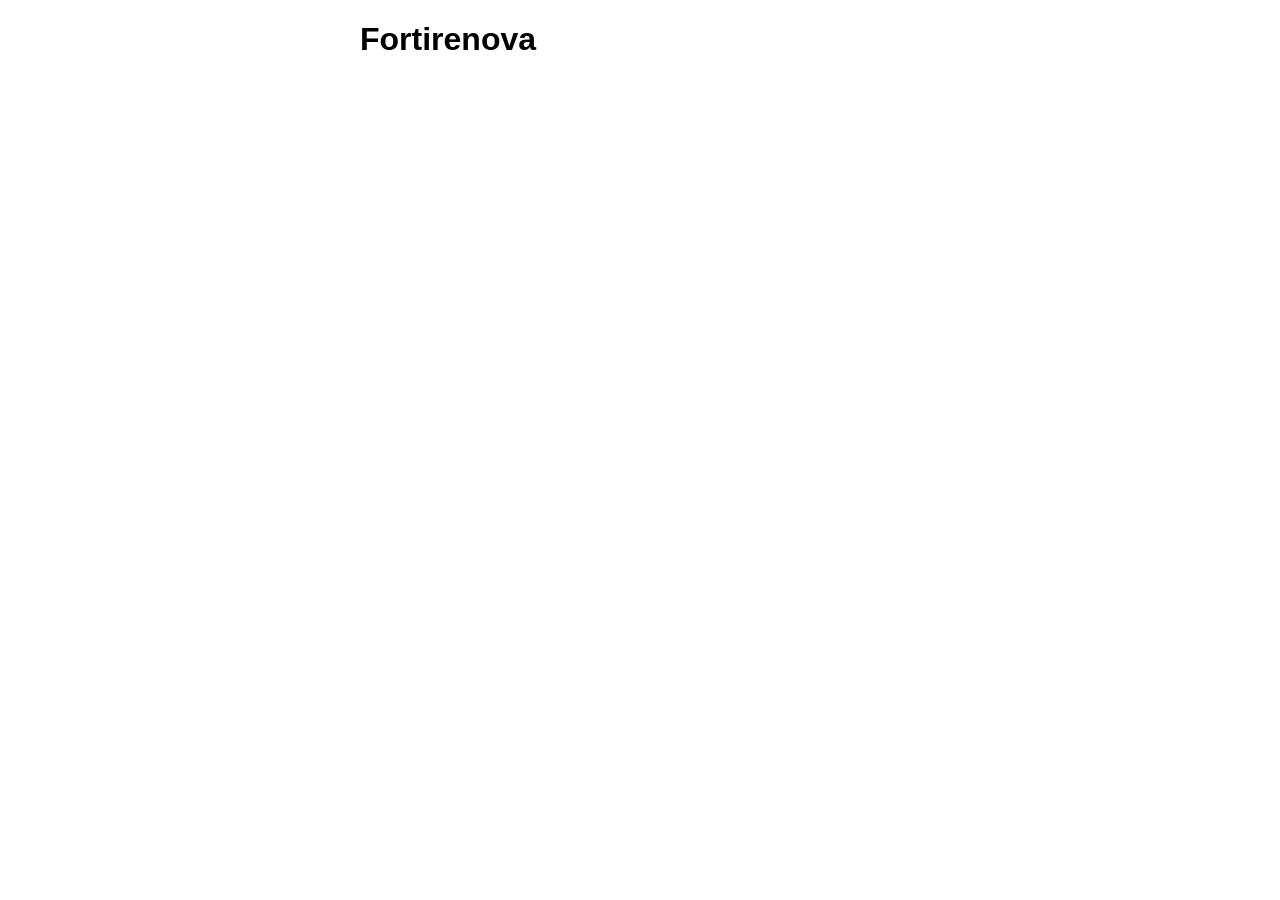
==== html/index.html @ ef2cd987 "Adding basic html" ====
<!DOCTYPE html>
<html>
	<head>
		<title>Fortirenova</title>
		<style>
		    body {
			width: 35em;
			margin: 0 auto;
			font-family: Tahoma, Verdana, Arial, sans-serif;
		    }
		</style>
	</head>
	<body>
		<h1>Fortirenova</h1>
	</body>
</html>
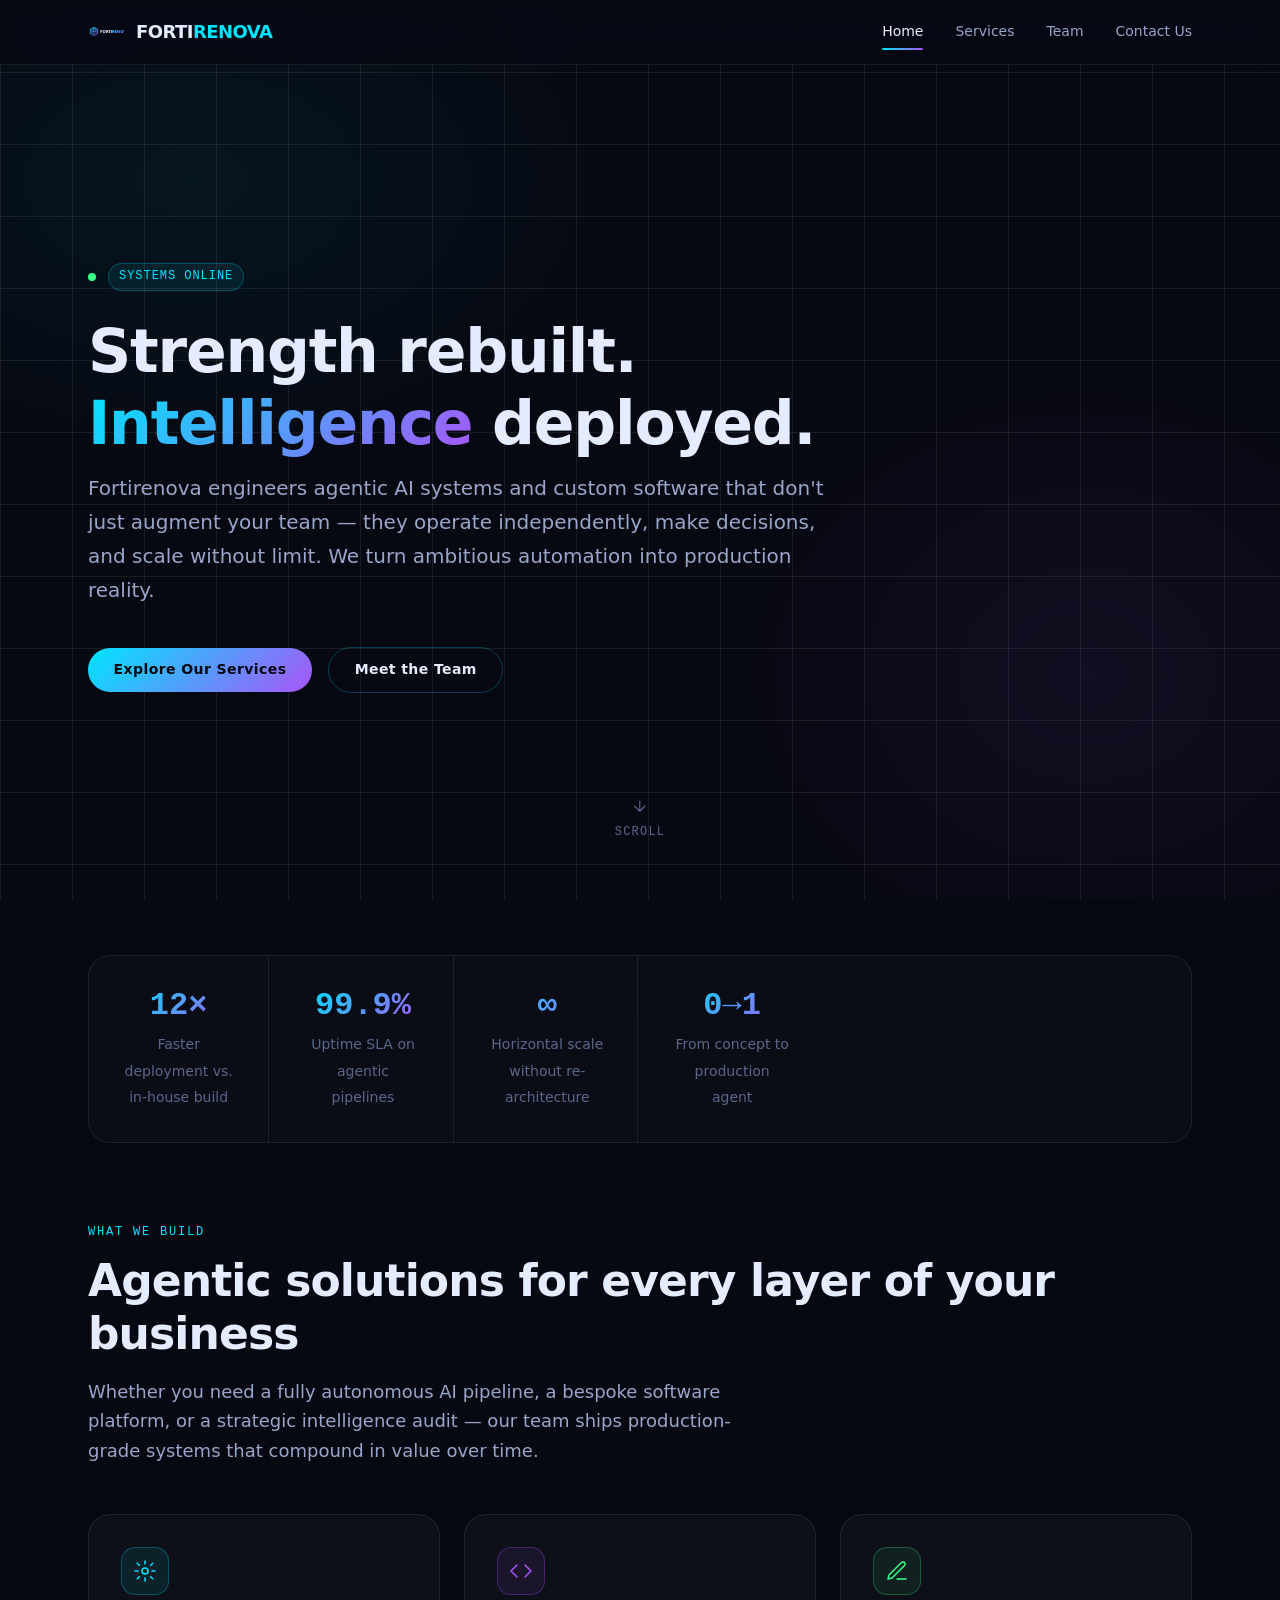
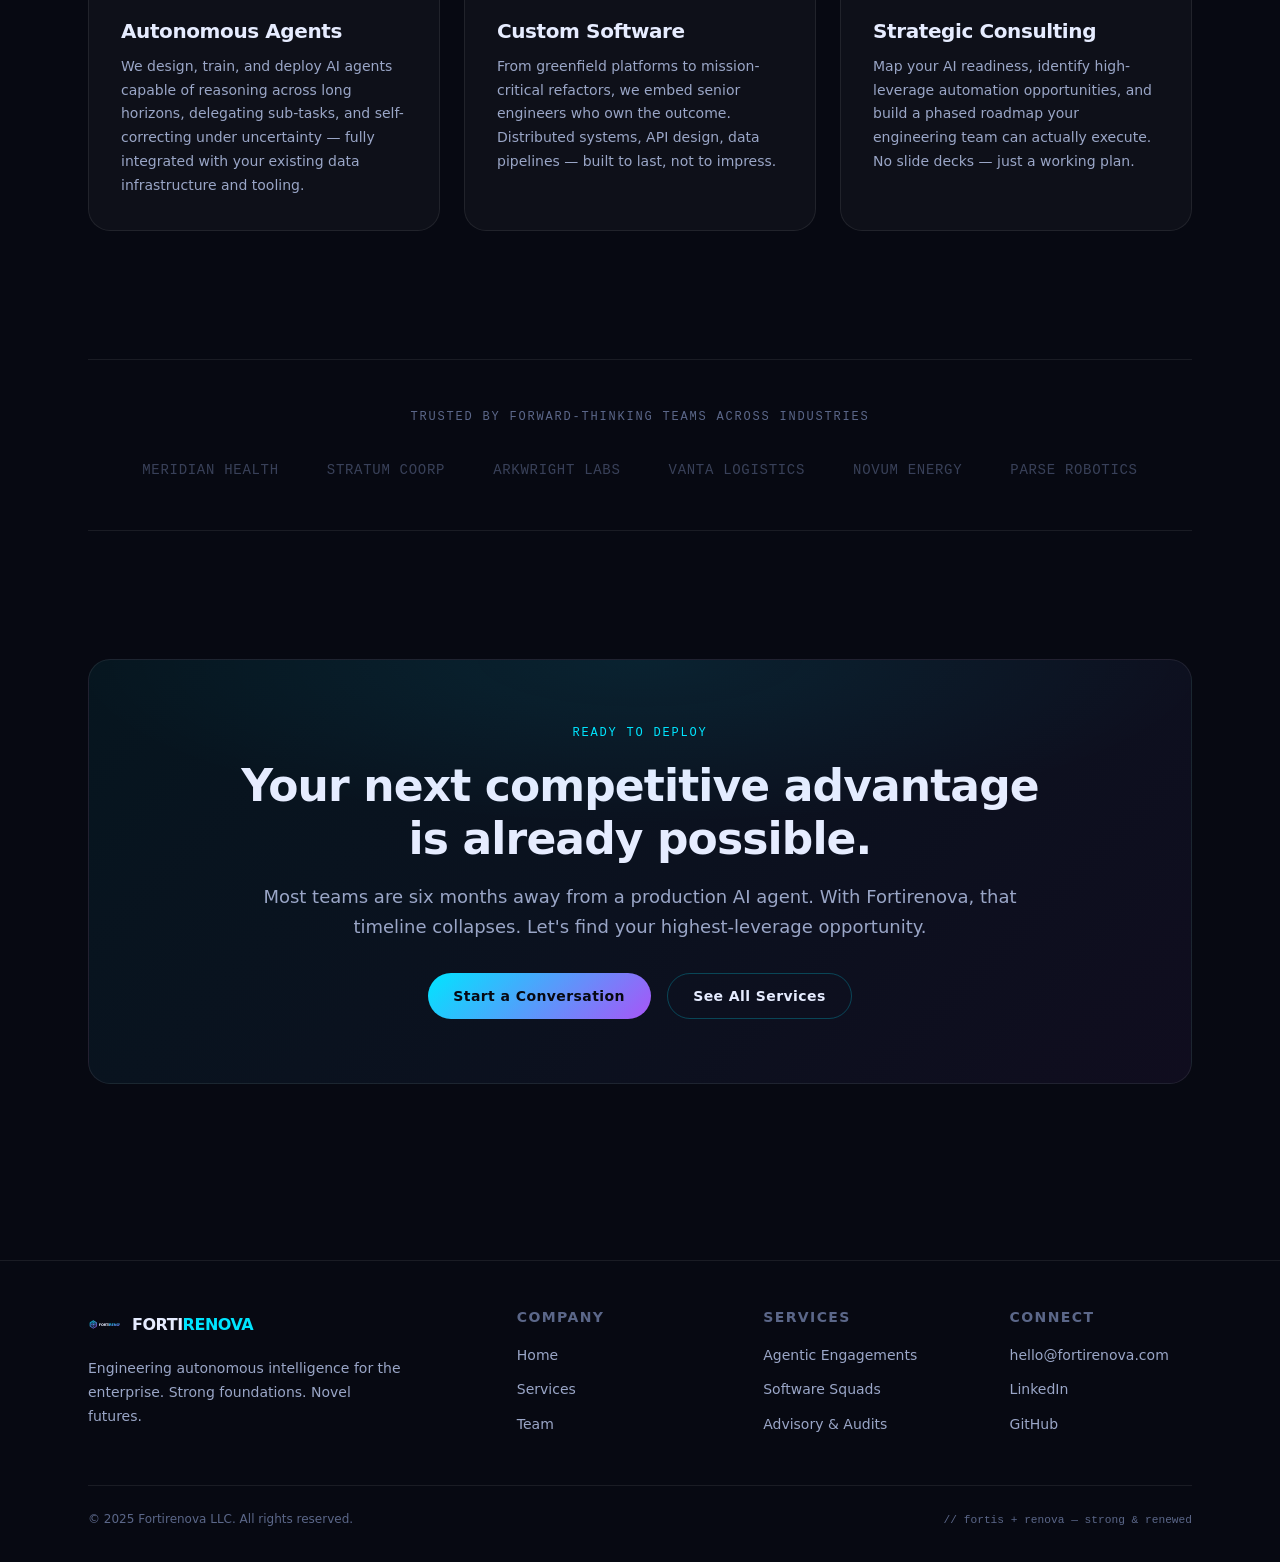
==== commit 625d07b3: "Adding test site" ====
--- a/html/index.html
+++ b/html/index.html
@@ -1,17 +1,227 @@
 <!DOCTYPE html>
-<html>
-	<head>
-		<title>Fortirenova</title>
-		<style>
-		    body {
-			width: 35em;
-			margin: 0 auto;
-			font-family: Tahoma, Verdana, Arial, sans-serif;
-		    }
-		</style>
-	</head>
-	<body>
-		<h1>Fortirenova</h1>
-	</body>
+<html lang="en">
+<head>
+  <meta charset="UTF-8">
+  <meta name="viewport" content="width=device-width, initial-scale=1.0">
+  <meta name="description" content="Fortirenova — Agentic AI solutions and custom software for forward-thinking enterprises. We build autonomous intelligent systems that work.">
+  <title>Fortirenova — Strength Rebuilt. Intelligence Deployed.</title>
+  <link rel="stylesheet" href="assets/css/tokens.css">
+  <link rel="stylesheet" href="assets/css/base.css">
+  <link rel="stylesheet" href="assets/css/layout.css">
+  <link rel="stylesheet" href="assets/css/pages.css">
+  <link rel="icon" type="image/svg+xml" href="assets/img/logo.svg">
+</head>
+<body>
+
+<!-- ── Navigation ──────────────────────────────────────── -->
+<header class="site-header">
+  <div class="container nav-inner">
+    <a href="index.html" class="nav-logo" aria-label="Fortirenova home">
+      <img src="assets/img/logo.svg" alt="" class="nav-logo-mark" width="36" height="36">
+      <span class="nav-logo-name">FORTI<span>RENOVA</span></span>
+    </a>
+    <nav class="nav-links" aria-label="Primary navigation">
+      <a href="index.html" aria-current="page">Home</a>
+      <a href="services.html">Services</a>
+      <a href="team.html">Team</a>
+      <a href="mailto:hello@fortirenova.com">Contact Us</a>
+    </nav>
+    <button class="nav-hamburger" id="nav-toggle" aria-expanded="false" aria-controls="nav-mobile" aria-label="Toggle navigation">
+      <span></span><span></span><span></span>
+    </button>
+  </div>
+  <nav class="nav-mobile" id="nav-mobile" aria-label="Mobile navigation">
+    <a href="index.html" aria-current="page">Home</a>
+    <a href="services.html">Services</a>
+    <a href="team.html">Team</a>
+    <a href="mailto:hello@fortirenova.com">Contact Us</a>
+  </nav>
+</header>
+
+<!-- ── Hero ────────────────────────────────────────────── -->
+<main>
+<section class="hero container">
+  <div class="hero-eyebrow">
+    <span class="status-dot" aria-hidden="true"></span>
+    <span class="tag">Systems Online</span>
+  </div>
+  <h1>
+    Strength rebuilt.<br>
+    <span class="hero-cycle" aria-label="Intelligence deployed">
+      <span class="hero-cycle-words" aria-hidden="true">
+        <span>Intelligence</span>
+        <span>Autonomy</span>
+        <span>Velocity</span>
+      </span>
+    </span>
+    deployed.
+  </h1>
+  <p class="hero-sub">
+    Fortirenova engineers agentic AI systems and custom software that don't just augment your team —
+    they operate independently, make decisions, and scale without limit. We turn ambitious automation
+    into production reality.
+  </p>
+  <div class="hero-actions">
+    <a href="services.html" class="btn btn-primary">Explore Our Services</a>
+    <a href="team.html" class="btn btn-ghost">Meet the Team</a>
+  </div>
+  <div class="hero-scroll" aria-hidden="true">
+    <svg viewBox="0 0 24 24" fill="none" stroke="currentColor" stroke-width="1.5" stroke-linecap="round" stroke-linejoin="round">
+      <path d="M12 5v14M5 12l7 7 7-7"/>
+    </svg>
+    <span>Scroll</span>
+  </div>
+</section>
+
+<!-- ── Stats ────────────────────────────────────────────── -->
+<section class="section container">
+  <div class="stats-strip">
+    <div class="stat-item">
+      <span class="stat-value">12×</span>
+      <span class="stat-label">Faster deployment vs. in-house build</span>
+    </div>
+    <div class="stat-item">
+      <span class="stat-value">99.9%</span>
+      <span class="stat-label">Uptime SLA on agentic pipelines</span>
+    </div>
+    <div class="stat-item">
+      <span class="stat-value">∞</span>
+      <span class="stat-label">Horizontal scale without re-architecture</span>
+    </div>
+    <div class="stat-item">
+      <span class="stat-value">0→1</span>
+      <span class="stat-label">From concept to production agent</span>
+    </div>
+  </div>
+</section>
+
+<!-- ── Value props ──────────────────────────────────────── -->
+<section class="section container">
+  <span class="section-label">What We Build</span>
+  <h2 class="section-title">Agentic solutions for every layer of your business</h2>
+  <p class="section-sub">
+    Whether you need a fully autonomous AI pipeline, a bespoke software platform, or a strategic
+    intelligence audit — our team ships production-grade systems that compound in value over time.
+  </p>
+
+  <div class="props-grid">
+    <div class="prop-card">
+      <div class="prop-icon">
+        <svg viewBox="0 0 24 24" fill="none" stroke="currentColor" stroke-width="1.5" stroke-linecap="round" stroke-linejoin="round">
+          <circle cx="12" cy="12" r="3"/><path d="M12 2v3M12 19v3M4.22 4.22l2.12 2.12M17.66 17.66l2.12 2.12M2 12h3M19 12h3M4.22 19.78l2.12-2.12M17.66 6.34l2.12-2.12"/>
+        </svg>
+      </div>
+      <h3>Autonomous Agents</h3>
+      <p>
+        We design, train, and deploy AI agents capable of reasoning across long horizons, delegating
+        sub-tasks, and self-correcting under uncertainty — fully integrated with your existing data
+        infrastructure and tooling.
+      </p>
+    </div>
+
+    <div class="prop-card">
+      <div class="prop-icon" style="background:rgb(168 85 247 / 0.08);border-color:rgb(168 85 247 / 0.3);">
+        <svg viewBox="0 0 24 24" fill="none" stroke="var(--accent-violet)" stroke-width="1.5" stroke-linecap="round" stroke-linejoin="round">
+          <polyline points="16 18 22 12 16 6"/><polyline points="8 6 2 12 8 18"/>
+        </svg>
+      </div>
+      <h3>Custom Software</h3>
+      <p>
+        From greenfield platforms to mission-critical refactors, we embed senior engineers who
+        own the outcome. Distributed systems, API design, data pipelines — built to last, not to impress.
+      </p>
+    </div>
+
+    <div class="prop-card">
+      <div class="prop-icon" style="background:rgb(57 255 136 / 0.07);border-color:rgb(57 255 136 / 0.25);">
+        <svg viewBox="0 0 24 24" fill="none" stroke="var(--accent-green)" stroke-width="1.5" stroke-linecap="round" stroke-linejoin="round">
+          <path d="M12 20h9"/><path d="M16.5 3.5a2.121 2.121 0 013 3L7 19l-4 1 1-4 12.5-12.5z"/>
+        </svg>
+      </div>
+      <h3>Strategic Consulting</h3>
+      <p>
+        Map your AI readiness, identify high-leverage automation opportunities, and build a phased
+        roadmap your engineering team can actually execute. No slide decks — just a working plan.
+      </p>
+    </div>
+  </div>
+</section>
+
+<!-- ── Trust strip ──────────────────────────────────────── -->
+<section class="container">
+  <div class="trust-strip">
+    <p>Trusted by forward-thinking teams across industries</p>
+    <div class="trust-logos" aria-hidden="true">
+      <span>MERIDIAN HEALTH</span>
+      <span>STRATUM COORP</span>
+      <span>ARKWRIGHT LABS</span>
+      <span>VANTA LOGISTICS</span>
+      <span>NOVUM ENERGY</span>
+      <span>PARSE ROBOTICS</span>
+    </div>
+  </div>
+</section>
+
+<!-- ── CTA ──────────────────────────────────────────────── -->
+<section class="section container">
+  <div class="cta-banner">
+    <span class="section-label" style="display:block;margin-bottom:var(--space-4);">Ready to Deploy</span>
+    <h2>Your next competitive advantage<br>is already possible.</h2>
+    <p>
+      Most teams are six months away from a production AI agent. With Fortirenova,
+      that timeline collapses. Let's find your highest-leverage opportunity.
+    </p>
+    <div style="display:flex;gap:1rem;justify-content:center;flex-wrap:wrap;">
+      <a href="mailto:hello@fortirenova.com" class="btn btn-primary">Start a Conversation</a>
+      <a href="services.html" class="btn btn-ghost">See All Services</a>
+    </div>
+  </div>
+</section>
+</main>
+
+<!-- ── Footer ───────────────────────────────────────────── -->
+<footer class="site-footer">
+  <div class="container">
+    <div class="footer-inner">
+      <div class="footer-brand">
+        <a href="index.html" class="nav-logo" aria-label="Fortirenova home">
+          <img src="assets/img/logo.svg" alt="" width="32" height="32">
+          <span class="nav-logo-name" style="font-size:1rem;">FORTI<span>RENOVA</span></span>
+        </a>
+        <p>Engineering autonomous intelligence for the enterprise. Strong foundations. Novel futures.</p>
+      </div>
+      <div class="footer-col">
+        <h4>Company</h4>
+        <ul>
+          <li><a href="index.html">Home</a></li>
+          <li><a href="services.html">Services</a></li>
+          <li><a href="team.html">Team</a></li>
+        </ul>
+      </div>
+      <div class="footer-col">
+        <h4>Services</h4>
+        <ul>
+          <li><a href="services.html#agents">Agentic Engagements</a></li>
+          <li><a href="services.html#software">Software Squads</a></li>
+          <li><a href="services.html#advisory">Advisory &amp; Audits</a></li>
+        </ul>
+      </div>
+      <div class="footer-col">
+        <h4>Connect</h4>
+        <ul>
+          <li><a href="mailto:hello@fortirenova.com">hello@fortirenova.com</a></li>
+          <li><a href="#" aria-label="LinkedIn">LinkedIn</a></li>
+          <li><a href="#" aria-label="GitHub">GitHub</a></li>
+        </ul>
+      </div>
+    </div>
+    <div class="footer-bottom">
+      <p>&copy; 2025 Fortirenova LLC. All rights reserved.</p>
+      <p class="mono" style="font-size:0.7rem;color:var(--fg-2);">// fortis + renova — strong &amp; renewed</p>
+    </div>
+  </div>
+</footer>
+
+<script src="assets/js/nav.js"></script>
+</body>
 </html>
-
--- a/html/assets/css/tokens.css
+++ b/html/assets/css/tokens.css
@@ -0,0 +1,69 @@
+:root {
+  /* backgrounds */
+  --bg-0: #070912;
+  --bg-1: #0d1322;
+  --bg-2: #141c33;
+  --bg-3: #1a2340;
+
+  /* foregrounds */
+  --fg-0: #e6ecff;
+  --fg-1: #9aa6c7;
+  --fg-2: #5b6789;
+
+  /* accents */
+  --accent-cyan: #00e5ff;
+  --accent-violet: #a855f7;
+  --accent-green: #39ff88;
+  --accent-glow: rgb(0 229 255 / 0.30);
+  --accent-glow-violet: rgb(168 85 247 / 0.25);
+
+  /* borders */
+  --border: rgb(255 255 255 / 0.08);
+  --border-accent: rgb(0 229 255 / 0.25);
+
+  /* typography */
+  --font-sans: ui-sans-serif, system-ui, "Inter", "Segoe UI", Arial, sans-serif;
+  --font-mono: ui-monospace, "JetBrains Mono", "SF Mono", Menlo, Consolas, monospace;
+
+  /* type scale */
+  --text-xs:   0.75rem;
+  --text-sm:   0.875rem;
+  --text-base: 1rem;
+  --text-lg:   1.125rem;
+  --text-xl:   1.25rem;
+  --text-2xl:  1.5rem;
+  --text-3xl:  2rem;
+  --text-4xl:  2.75rem;
+  --text-5xl:  3.75rem;
+
+  /* spacing */
+  --space-1: 0.25rem;
+  --space-2: 0.5rem;
+  --space-3: 0.75rem;
+  --space-4: 1rem;
+  --space-5: 1.25rem;
+  --space-6: 1.5rem;
+  --space-8: 2rem;
+  --space-10: 2.5rem;
+  --space-12: 3rem;
+  --space-16: 4rem;
+  --space-20: 5rem;
+  --space-24: 6rem;
+
+  /* radii */
+  --radius-sm: 6px;
+  --radius: 14px;
+  --radius-lg: 22px;
+  --radius-full: 9999px;
+
+  /* transitions */
+  --ease-out: cubic-bezier(0.22, 1, 0.36, 1);
+  --ease-in-out: cubic-bezier(0.65, 0, 0.35, 1);
+  --duration-fast: 150ms;
+  --duration-base: 250ms;
+  --duration-slow: 400ms;
+
+  /* shadows */
+  --shadow-glow: 0 0 24px var(--accent-glow);
+  --shadow-card: 0 4px 32px rgb(0 0 0 / 0.5);
+}
--- a/html/assets/css/base.css
+++ b/html/assets/css/base.css
@@ -0,0 +1,161 @@
+/* ── Reset ─────────────────────────────────────────────── */
+*, *::before, *::after { box-sizing: border-box; margin: 0; padding: 0; }
+
+html {
+  scroll-behavior: smooth;
+  -webkit-text-size-adjust: 100%;
+}
+
+body {
+  background-color: var(--bg-0);
+  color: var(--fg-0);
+  font-family: var(--font-sans);
+  font-size: var(--text-base);
+  line-height: 1.65;
+  min-height: 100dvh;
+  overflow-x: hidden;
+  position: relative;
+}
+
+/* ── Animated background ───────────────────────────────── */
+body::before {
+  content: "";
+  position: fixed;
+  inset: 0;
+  z-index: -2;
+  background:
+    radial-gradient(ellipse 60% 55% at 15% 20%, rgb(0 229 255 / 0.06) 0%, transparent 60%),
+    radial-gradient(ellipse 50% 60% at 85% 75%, rgb(168 85 247 / 0.07) 0%, transparent 60%);
+  animation: blob-drift 20s ease-in-out infinite alternate;
+  pointer-events: none;
+}
+
+body::after {
+  content: "";
+  position: fixed;
+  inset: 0;
+  z-index: -1;
+  background-image:
+    linear-gradient(var(--border) 1px, transparent 1px),
+    linear-gradient(90deg, var(--border) 1px, transparent 1px);
+  background-size: 72px 72px;
+  pointer-events: none;
+}
+
+@keyframes blob-drift {
+  0%   { transform: translate(0, 0) scale(1); }
+  33%  { transform: translate(40px, -30px) scale(1.05); }
+  66%  { transform: translate(-20px, 50px) scale(0.97); }
+  100% { transform: translate(60px, 20px) scale(1.03); }
+}
+
+/* ── Typography base ───────────────────────────────────── */
+h1, h2, h3, h4, h5, h6 {
+  font-weight: 700;
+  line-height: 1.2;
+  letter-spacing: -0.02em;
+  color: var(--fg-0);
+}
+
+h1 { font-size: clamp(var(--text-3xl), 6vw, var(--text-5xl)); }
+h2 { font-size: clamp(var(--text-2xl), 4vw, var(--text-4xl)); }
+h3 { font-size: clamp(var(--text-xl),  3vw, var(--text-3xl)); }
+h4 { font-size: var(--text-xl); }
+
+p { color: var(--fg-1); max-width: 68ch; }
+
+a {
+  color: var(--accent-cyan);
+  text-decoration: none;
+  transition: color var(--duration-fast) var(--ease-out),
+              opacity var(--duration-fast) var(--ease-out);
+}
+a:hover { color: #fff; }
+a:focus-visible {
+  outline: 2px solid var(--accent-cyan);
+  outline-offset: 3px;
+  border-radius: var(--radius-sm);
+}
+
+ul, ol { list-style: none; }
+
+img, svg { display: block; max-width: 100%; }
+
+strong { color: var(--fg-0); font-weight: 600; }
+
+code, pre, .mono {
+  font-family: var(--font-mono);
+  font-size: 0.9em;
+  color: var(--accent-cyan);
+}
+
+/* ── Utility classes ───────────────────────────────────── */
+.sr-only {
+  position: absolute;
+  width: 1px; height: 1px;
+  padding: 0; margin: -1px;
+  overflow: hidden;
+  clip: rect(0,0,0,0);
+  white-space: nowrap;
+  border-width: 0;
+}
+
+.accent-cyan   { color: var(--accent-cyan); }
+.accent-violet { color: var(--accent-violet); }
+.accent-green  { color: var(--accent-green); }
+
+.tag {
+  display: inline-flex;
+  align-items: center;
+  gap: var(--space-1);
+  font-family: var(--font-mono);
+  font-size: var(--text-xs);
+  color: var(--accent-cyan);
+  background: rgb(0 229 255 / 0.08);
+  border: 1px solid var(--border-accent);
+  border-radius: var(--radius-full);
+  padding: 3px 10px;
+  letter-spacing: 0.08em;
+  text-transform: uppercase;
+}
+
+.btn {
+  display: inline-flex;
+  align-items: center;
+  gap: var(--space-2);
+  font-family: var(--font-sans);
+  font-size: var(--text-sm);
+  font-weight: 600;
+  letter-spacing: 0.03em;
+  border: none;
+  border-radius: var(--radius-full);
+  cursor: pointer;
+  transition:
+    background var(--duration-base) var(--ease-out),
+    box-shadow  var(--duration-base) var(--ease-out),
+    transform   var(--duration-fast) var(--ease-out);
+  text-decoration: none;
+  padding: 0.65rem 1.6rem;
+}
+
+.btn:active { transform: scale(0.97); }
+
+.btn-primary {
+  background: linear-gradient(135deg, var(--accent-cyan) 0%, var(--accent-violet) 100%);
+  color: #070912;
+}
+.btn-primary:hover {
+  box-shadow: 0 0 28px var(--accent-glow), 0 0 56px var(--accent-glow);
+  color: #070912;
+}
+
+.btn-ghost {
+  background: transparent;
+  color: var(--fg-0);
+  border: 1px solid var(--border-accent);
+}
+.btn-ghost:hover {
+  background: rgb(0 229 255 / 0.06);
+  border-color: var(--accent-cyan);
+  color: var(--fg-0);
+}
--- a/html/assets/css/layout.css
+++ b/html/assets/css/layout.css
@@ -0,0 +1,245 @@
+/* ── Container ─────────────────────────────────────────── */
+.container {
+  width: 100%;
+  max-width: 1200px;
+  margin-inline: auto;
+  padding-inline: var(--space-6);
+}
+
+@media (min-width: 640px)  { .container { padding-inline: var(--space-8); } }
+@media (min-width: 960px)  { .container { padding-inline: var(--space-12); } }
+
+/* ── Site header / nav ─────────────────────────────────── */
+.site-header {
+  position: sticky;
+  top: 0;
+  z-index: 100;
+  background: rgb(7 9 18 / 0.82);
+  backdrop-filter: blur(16px) saturate(180%);
+  -webkit-backdrop-filter: blur(16px) saturate(180%);
+  border-bottom: 1px solid var(--border);
+}
+
+.nav-inner {
+  display: flex;
+  align-items: center;
+  justify-content: space-between;
+  height: 64px;
+}
+
+.nav-logo {
+  display: flex;
+  align-items: center;
+  gap: var(--space-3);
+  text-decoration: none;
+  flex-shrink: 0;
+}
+
+.nav-logo-mark { width: 36px; height: 36px; }
+
+.nav-logo-name {
+  font-size: var(--text-lg);
+  font-weight: 700;
+  letter-spacing: -0.03em;
+  color: var(--fg-0);
+  white-space: nowrap;
+}
+.nav-logo-name span { color: var(--accent-cyan); }
+
+/* desktop links */
+.nav-links {
+  display: none;
+  align-items: center;
+  gap: var(--space-8);
+}
+
+@media (min-width: 640px) {
+  .nav-links {
+    display: flex;
+  }
+}
+
+.nav-links a {
+  font-size: var(--text-sm);
+  font-weight: 500;
+  color: var(--fg-1);
+  text-decoration: none;
+  transition: color var(--duration-fast) var(--ease-out);
+  position: relative;
+  padding-block: var(--space-1);
+}
+
+.nav-links a::after {
+  content: "";
+  position: absolute;
+  bottom: -2px;
+  left: 0;
+  width: 0;
+  height: 2px;
+  background: linear-gradient(90deg, var(--accent-cyan), var(--accent-violet));
+  border-radius: var(--radius-full);
+  transition: width var(--duration-base) var(--ease-out);
+}
+
+.nav-links a:hover,
+.nav-links a[aria-current="page"] { color: var(--fg-0); }
+.nav-links a:hover::after,
+.nav-links a[aria-current="page"]::after { width: 100%; }
+
+/* hamburger */
+.nav-hamburger {
+  display: flex;
+  flex-direction: column;
+  justify-content: center;
+  gap: 5px;
+  width: 36px;
+  height: 36px;
+  background: none;
+  border: none;
+  cursor: pointer;
+  padding: var(--space-2);
+  border-radius: var(--radius-sm);
+}
+.nav-hamburger span {
+  display: block;
+  width: 100%;
+  height: 2px;
+  background: var(--fg-0);
+  border-radius: var(--radius-full);
+  transition: transform var(--duration-base) var(--ease-out),
+              opacity var(--duration-fast) var(--ease-out);
+}
+.nav-hamburger[aria-expanded="true"] span:nth-child(1) { transform: translateY(7px) rotate(45deg); }
+.nav-hamburger[aria-expanded="true"] span:nth-child(2) { opacity: 0; }
+.nav-hamburger[aria-expanded="true"] span:nth-child(3) { transform: translateY(-7px) rotate(-45deg); }
+
+@media (min-width: 640px) { .nav-hamburger { display: none; } }
+
+/* mobile menu */
+.nav-mobile {
+  display: none;
+  flex-direction: column;
+  gap: var(--space-1);
+  padding: var(--space-4) var(--space-6) var(--space-6);
+  border-top: 1px solid var(--border);
+  background: rgb(7 9 18 / 0.95);
+}
+.nav-mobile.open { display: flex; }
+.nav-mobile a {
+  font-size: var(--text-base);
+  font-weight: 500;
+  color: var(--fg-1);
+  padding: var(--space-3) 0;
+  border-bottom: 1px solid var(--border);
+  transition: color var(--duration-fast) var(--ease-out);
+}
+.nav-mobile a:hover,
+.nav-mobile a[aria-current="page"] { color: var(--accent-cyan); }
+
+/* ── Footer ────────────────────────────────────────────── */
+.site-footer {
+  border-top: 1px solid var(--border);
+  padding-block: var(--space-12) var(--space-8);
+  margin-top: var(--space-24);
+}
+
+.footer-inner {
+  display: grid;
+  gap: var(--space-10);
+}
+
+@media (min-width: 640px) {
+  .footer-inner {
+    grid-template-columns: 1fr 1fr;
+  }
+}
+
+@media (min-width: 960px) {
+  .footer-inner {
+    grid-template-columns: 2fr 1fr 1fr 1fr;
+    gap: var(--space-16);
+  }
+}
+
+.footer-brand p {
+  margin-top: var(--space-4);
+  font-size: var(--text-sm);
+  line-height: 1.7;
+  max-width: 36ch;
+}
+
+.footer-col h4 {
+  font-size: var(--text-sm);
+  font-weight: 600;
+  text-transform: uppercase;
+  letter-spacing: 0.1em;
+  color: var(--fg-2);
+  margin-bottom: var(--space-4);
+}
+
+.footer-col ul { display: flex; flex-direction: column; gap: var(--space-2); }
+.footer-col a {
+  font-size: var(--text-sm);
+  color: var(--fg-1);
+  text-decoration: none;
+  transition: color var(--duration-fast) var(--ease-out);
+}
+.footer-col a:hover { color: var(--accent-cyan); }
+
+.footer-bottom {
+  margin-top: var(--space-12);
+  padding-top: var(--space-6);
+  border-top: 1px solid var(--border);
+  display: flex;
+  flex-wrap: wrap;
+  gap: var(--space-4);
+  align-items: center;
+  justify-content: space-between;
+}
+
+.footer-bottom p {
+  font-size: var(--text-xs);
+  color: var(--fg-2);
+  max-width: none;
+}
+
+/* ── Section anatomy ───────────────────────────────────── */
+.section { padding-block: var(--space-20); }
+.section + .section { padding-top: 0; }
+
+.section-label {
+  display: block;
+  font-family: var(--font-mono);
+  font-size: var(--text-xs);
+  color: var(--accent-cyan);
+  letter-spacing: 0.15em;
+  text-transform: uppercase;
+  margin-bottom: var(--space-3);
+}
+
+.section-title { margin-bottom: var(--space-4); }
+.section-sub {
+  font-size: var(--text-lg);
+  color: var(--fg-1);
+  margin-bottom: var(--space-12);
+  max-width: 60ch;
+}
+
+/* ── Card / glass panel ────────────────────────────────── */
+.card-panel {
+  background: rgb(255 255 255 / 0.03);
+  border: 1px solid var(--border);
+  border-radius: var(--radius-lg);
+  padding: var(--space-8);
+  transition:
+    border-color var(--duration-base) var(--ease-out),
+    box-shadow   var(--duration-base) var(--ease-out);
+}
+.card-panel:hover {
+  border-color: var(--border-accent);
+  box-shadow: 0 0 32px var(--accent-glow);
+}
+
+/* ── Auto-fill grid helpers ────────────────────────────── */
+.grid-auto-sm { display: grid; gap: var(--space-6); grid-template-columns: repeat(auto-fill, minmax(260px, 1fr)); }
+.grid-auto-md { display: grid; gap: var(--space-6); grid-template-columns: repeat(auto-fill, minmax(320px, 1fr)); }
--- a/html/assets/css/pages.css
+++ b/html/assets/css/pages.css
@@ -0,0 +1,399 @@
+/* ═══════════════════════════════════════════════════════
+   HOME PAGE
+═══════════════════════════════════════════════════════ */
+
+/* ── Hero ──────────────────────────────────────────────── */
+.hero {
+  display: flex;
+  flex-direction: column;
+  align-items: flex-start;
+  justify-content: center;
+  min-height: min(90dvh, 820px);
+  padding-block: var(--space-24) var(--space-20);
+  position: relative;
+}
+
+.hero-eyebrow {
+  display: flex;
+  align-items: center;
+  gap: var(--space-3);
+  margin-bottom: var(--space-6);
+}
+
+.status-dot {
+  width: 8px; height: 8px;
+  background: var(--accent-green);
+  border-radius: var(--radius-full);
+  animation: pulse-dot 2s ease-in-out infinite;
+  flex-shrink: 0;
+}
+
+@keyframes pulse-dot {
+  0%, 100% { box-shadow: 0 0 0 0 rgb(57 255 136 / 0.5); }
+  50%       { box-shadow: 0 0 0 6px rgb(57 255 136 / 0); }
+}
+
+.hero h1 { margin-bottom: var(--space-3); }
+
+/* rotating word cycle */
+.hero-cycle {
+  display: inline-block;
+  height: 1.2em;
+  overflow: hidden;
+  vertical-align: bottom;
+  min-width: 7ch;
+}
+
+.hero-cycle-words {
+  display: flex;
+  flex-direction: column;
+  animation: word-roll 9s steps(1) infinite;
+}
+
+.hero-cycle-words span {
+  display: block;
+  height: 1.2em;
+  line-height: 1.2;
+  background: linear-gradient(135deg, var(--accent-cyan), var(--accent-violet));
+  -webkit-background-clip: text;
+  -webkit-text-fill-color: transparent;
+  background-clip: text;
+}
+
+@keyframes word-roll {
+  0%   { transform: translateY(0); }
+  33%  { transform: translateY(-1.2em); }
+  66%  { transform: translateY(-2.4em); }
+  100% { transform: translateY(0); }
+}
+
+.hero-sub {
+  font-size: clamp(var(--text-base), 2vw, var(--text-xl));
+  color: var(--fg-1);
+  max-width: 58ch;
+  line-height: 1.7;
+  margin-bottom: var(--space-10);
+}
+
+.hero-actions {
+  display: flex;
+  flex-wrap: wrap;
+  gap: var(--space-4);
+  align-items: center;
+}
+
+.hero-scroll {
+  position: absolute;
+  bottom: var(--space-8);
+  left: 50%;
+  transform: translateX(-50%);
+  display: flex;
+  flex-direction: column;
+  align-items: center;
+  gap: var(--space-2);
+  color: var(--fg-2);
+  font-size: var(--text-xs);
+  font-family: var(--font-mono);
+  letter-spacing: 0.1em;
+  text-transform: uppercase;
+  animation: bounce-down 2s ease-in-out infinite;
+}
+
+.hero-scroll svg { width: 18px; }
+
+@keyframes bounce-down {
+  0%, 100% { transform: translateX(-50%) translateY(0); }
+  50%       { transform: translateX(-50%) translateY(6px); }
+}
+
+/* ── Value props ───────────────────────────────────────── */
+.props-grid {
+  display: grid;
+  gap: var(--space-6);
+  grid-template-columns: repeat(auto-fill, minmax(280px, 1fr));
+}
+
+.prop-card {
+  background: rgb(255 255 255 / 0.03);
+  border: 1px solid var(--border);
+  border-radius: var(--radius-lg);
+  padding: var(--space-8);
+  transition:
+    border-color var(--duration-base) var(--ease-out),
+    box-shadow   var(--duration-base) var(--ease-out),
+    transform    var(--duration-base) var(--ease-out);
+}
+
+.prop-card:hover {
+  border-color: var(--border-accent);
+  box-shadow: 0 0 32px var(--accent-glow);
+  transform: translateY(-4px);
+}
+
+.prop-icon {
+  width: 48px; height: 48px;
+  background: rgb(0 229 255 / 0.08);
+  border: 1px solid var(--border-accent);
+  border-radius: var(--radius);
+  display: flex;
+  align-items: center;
+  justify-content: center;
+  margin-bottom: var(--space-6);
+}
+
+.prop-icon svg { width: 24px; height: 24px; color: var(--accent-cyan); }
+
+.prop-card h3 {
+  font-size: var(--text-xl);
+  margin-bottom: var(--space-3);
+}
+
+.prop-card p { font-size: var(--text-sm); line-height: 1.7; }
+
+/* ── Feature stat strip ────────────────────────────────── */
+.stats-strip {
+  display: grid;
+  gap: var(--space-1);
+  grid-template-columns: repeat(auto-fill, minmax(160px, 1fr));
+  border: 1px solid var(--border);
+  border-radius: var(--radius-lg);
+  overflow: hidden;
+  background: rgb(255 255 255 / 0.02);
+}
+
+.stat-item {
+  padding: var(--space-8);
+  border-right: 1px solid var(--border);
+  text-align: center;
+}
+
+.stat-item:last-child { border-right: none; }
+
+.stat-value {
+  display: block;
+  font-family: var(--font-mono);
+  font-size: var(--text-3xl);
+  font-weight: 700;
+  background: linear-gradient(135deg, var(--accent-cyan), var(--accent-violet));
+  -webkit-background-clip: text;
+  -webkit-text-fill-color: transparent;
+  background-clip: text;
+  line-height: 1.1;
+  margin-bottom: var(--space-2);
+}
+
+.stat-label {
+  font-size: var(--text-sm);
+  color: var(--fg-2);
+}
+
+/* ── Trust strip ───────────────────────────────────────── */
+.trust-strip {
+  text-align: center;
+  padding-block: var(--space-12);
+  border-block: 1px solid var(--border);
+  margin-block: var(--space-12);
+}
+
+.trust-strip p {
+  font-family: var(--font-mono);
+  font-size: var(--text-xs);
+  letter-spacing: 0.15em;
+  text-transform: uppercase;
+  color: var(--fg-2);
+  margin-bottom: var(--space-8);
+  max-width: none;
+}
+
+.trust-logos {
+  display: flex;
+  flex-wrap: wrap;
+  justify-content: center;
+  gap: var(--space-8) var(--space-12);
+}
+
+.trust-logos span {
+  font-family: var(--font-mono);
+  font-size: var(--text-sm);
+  color: var(--fg-2);
+  letter-spacing: 0.05em;
+  opacity: 0.6;
+}
+
+/* ── CTA banner ────────────────────────────────────────── */
+.cta-banner {
+  background: linear-gradient(135deg,
+    rgb(0 229 255 / 0.06) 0%,
+    rgb(168 85 247 / 0.06) 100%);
+  border: 1px solid var(--border);
+  border-radius: var(--radius-lg);
+  padding: var(--space-16) var(--space-10);
+  text-align: center;
+  position: relative;
+  overflow: hidden;
+}
+
+.cta-banner::before {
+  content: "";
+  position: absolute;
+  inset: 0;
+  background: radial-gradient(ellipse 80% 60% at 50% 0%, rgb(0 229 255 / 0.08), transparent 65%);
+  pointer-events: none;
+}
+
+.cta-banner h2 { margin-bottom: var(--space-4); }
+.cta-banner p  {
+  margin-inline: auto;
+  margin-bottom: var(--space-8);
+  font-size: var(--text-lg);
+}
+
+/* ═══════════════════════════════════════════════════════
+   SERVICES PAGE
+═══════════════════════════════════════════════════════ */
+
+.services-hero {
+  padding-block: var(--space-20);
+}
+
+.service-card {
+  background: rgb(255 255 255 / 0.03);
+  border: 1px solid var(--border);
+  border-radius: var(--radius-lg);
+  padding: var(--space-8) var(--space-8) var(--space-10);
+  display: flex;
+  flex-direction: column;
+  gap: var(--space-6);
+  transition:
+    border-color var(--duration-base) var(--ease-out),
+    box-shadow   var(--duration-base) var(--ease-out),
+    transform    var(--duration-base) var(--ease-out);
+}
+
+.service-card:hover {
+  border-color: var(--border-accent);
+  box-shadow: 0 0 40px var(--accent-glow);
+  transform: translateY(-4px);
+}
+
+.service-card-header {
+  display: flex;
+  align-items: flex-start;
+  gap: var(--space-4);
+}
+
+.service-icon {
+  flex-shrink: 0;
+  width: 52px; height: 52px;
+  background: rgb(0 229 255 / 0.07);
+  border: 1px solid var(--border-accent);
+  border-radius: var(--radius);
+  display: flex;
+  align-items: center;
+  justify-content: center;
+}
+
+.service-icon svg { width: 26px; height: 26px; color: var(--accent-cyan); }
+
+.service-card h3 { font-size: var(--text-2xl); margin-bottom: var(--space-2); }
+.service-card p  { font-size: var(--text-sm); line-height: 1.75; }
+
+.service-outcomes {
+  display: flex;
+  flex-direction: column;
+  gap: var(--space-2);
+}
+
+.service-outcomes h4 {
+  font-size: var(--text-xs);
+  font-family: var(--font-mono);
+  color: var(--accent-cyan);
+  letter-spacing: 0.12em;
+  text-transform: uppercase;
+  margin-bottom: var(--space-3);
+}
+
+.service-outcomes li {
+  display: flex;
+  align-items: flex-start;
+  gap: var(--space-3);
+  font-size: var(--text-sm);
+  color: var(--fg-1);
+  line-height: 1.6;
+}
+
+.service-outcomes li::before {
+  content: "→";
+  color: var(--accent-cyan);
+  flex-shrink: 0;
+  margin-top: 2px;
+}
+
+/* process strip */
+.process-strip {
+  display: flex;
+  flex-wrap: wrap;
+  gap: var(--space-2);
+  justify-content: center;
+  align-items: center;
+  padding-block: var(--space-8);
+}
+
+.process-step {
+  display: flex;
+  flex-direction: column;
+  align-items: center;
+  gap: var(--space-2);
+  text-align: center;
+}
+
+.process-num {
+  width: 44px; height: 44px;
+  border: 1px solid var(--border-accent);
+  border-radius: var(--radius-full);
+  display: flex;
+  align-items: center;
+  justify-content: center;
+  font-family: var(--font-mono);
+  font-size: var(--text-sm);
+  color: var(--accent-cyan);
+  background: rgb(0 229 255 / 0.06);
+}
+
+.process-step-label {
+  font-size: var(--text-xs);
+  font-family: var(--font-mono);
+  color: var(--fg-1);
+  letter-spacing: 0.08em;
+  text-transform: uppercase;
+}
+
+.process-arrow {
+  color: var(--fg-2);
+  font-size: var(--text-xl);
+  padding-inline: var(--space-2);
+  padding-bottom: var(--space-6);
+}
+
+/* ═══════════════════════════════════════════════════════
+   TEAM PAGE
+═══════════════════════════════════════════════════════ */
+
+.team-hero {
+  padding-block: var(--space-20);
+}
+
+.team-grid {
+  display: grid;
+  grid-template-columns: repeat(auto-fill, minmax(220px, 1fr));
+  gap: var(--space-6);
+  align-items: start;
+}
+
+employee-info {
+  display: block;
+}
+
+employee-info[open] {
+  grid-column: 1 / -1;
+}
